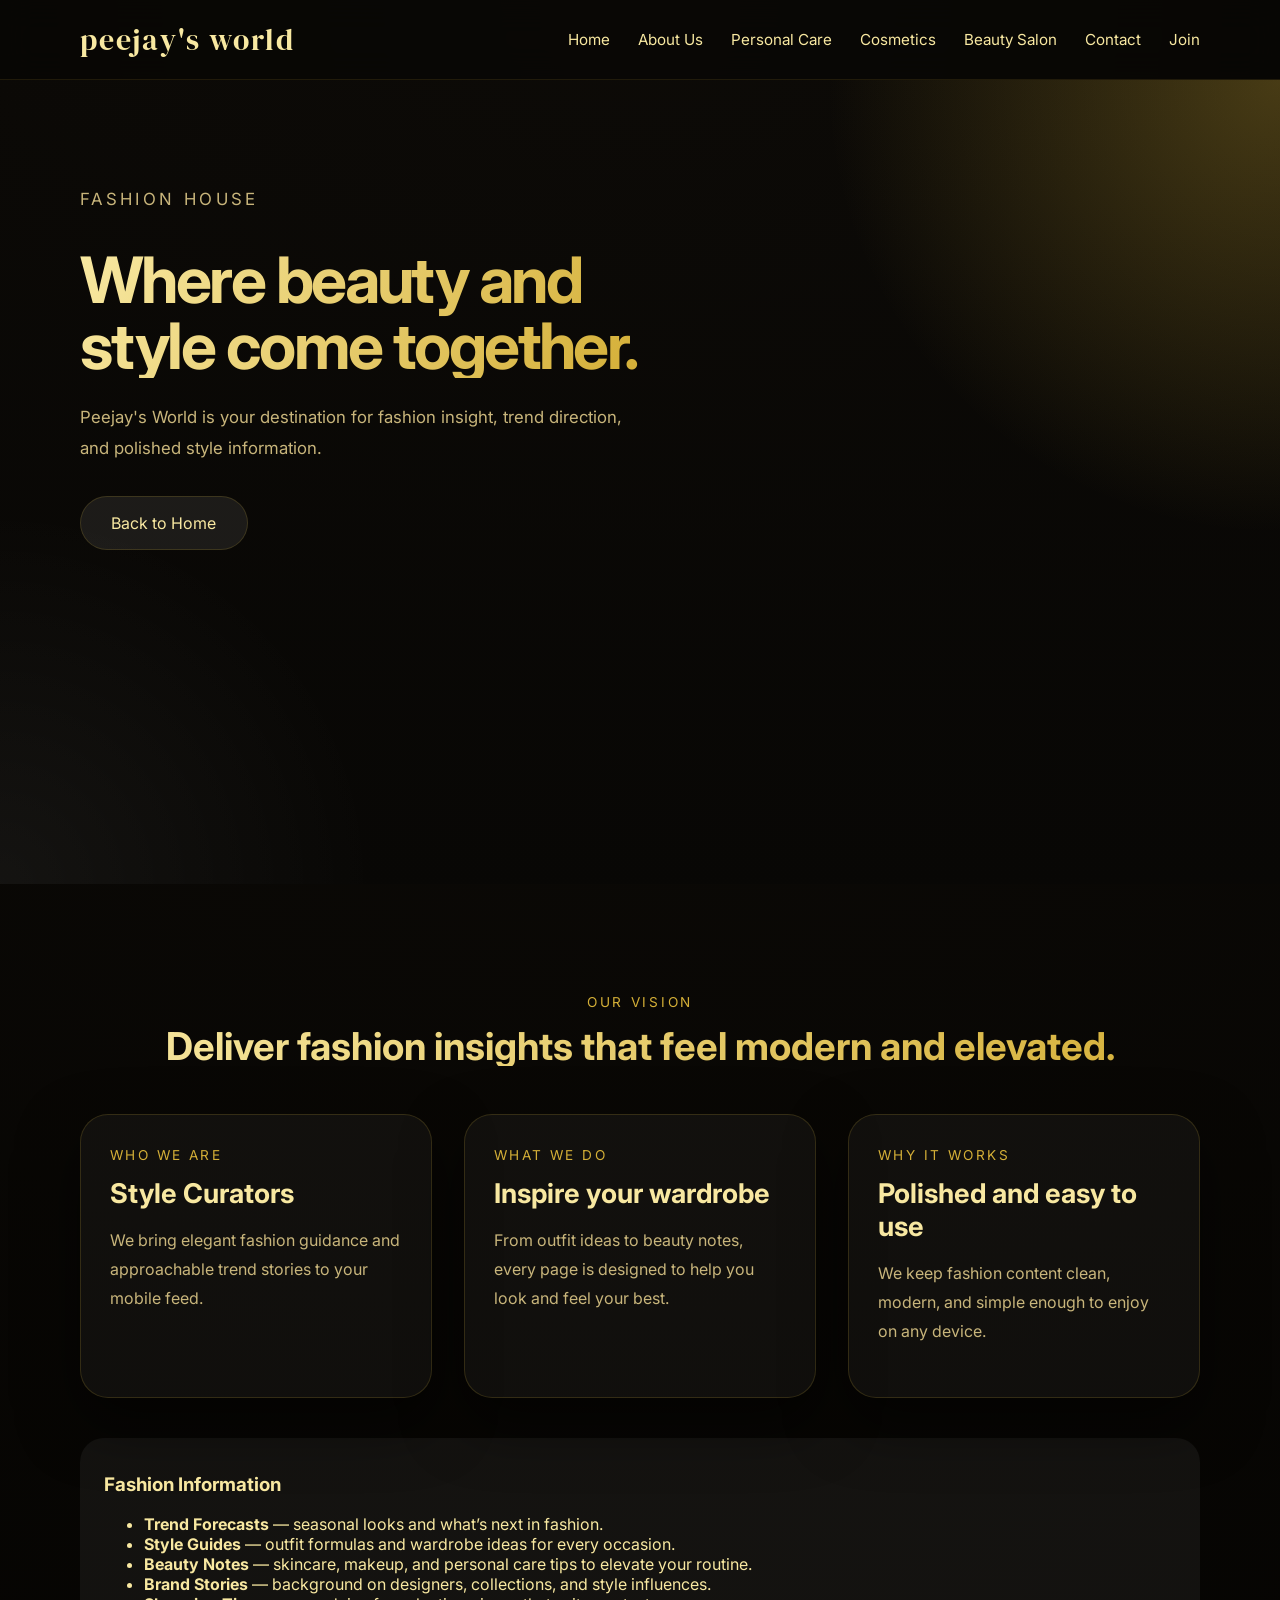
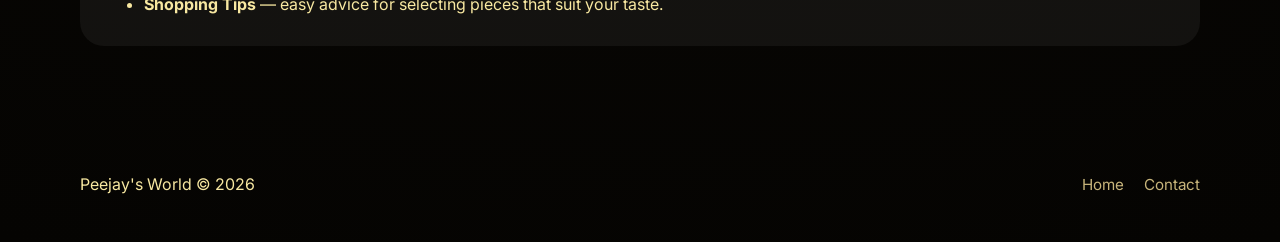
==== html/about.html @ c3596762 "first commit" ====
<!DOCTYPE html>
<html lang="en">
<head>
  <meta charset="UTF-8">
  <meta name="viewport" content="width=device-width, initial-scale=1.0">
  <title>Peejay's World - About Us</title>
  <link rel="preconnect" href="https://fonts.googleapis.com">
  <link rel="preconnect" href="https://fonts.gstatic.com" crossorigin>
  <link href="https://fonts.googleapis.com/css2?family=DM+Serif+Display&family=Inter:wght@300;400;500;600;700&display=swap" rel="stylesheet">
  <link rel="stylesheet" href="../css/style.css">
</head>
<body>
  <div class="page-shell">
    <header class="site-header">
      <div class="container header-inner">
        <a href="index.html" class="brand">peejay's world</a>
        <nav class="main-nav">
          <a href="index.html">Home</a>
          <a href="about.html">About Us</a>
          <a href="personal-care.html">Personal Care</a>
          <a href="cosmetics-store.html">Cosmetics</a>
          <a href="beauty-salon.html">Beauty Salon</a>
          <a href="contact.html">Contact</a>
          <a href="index.html#newsletter">Join</a>
        </nav>
      </div>
    </header>

    <section class="hero-section">
      <div class="hero-overlay"></div>
      <div class="container hero-content">
        <div class="hero-copy">
          <p class="eyebrow">Fashion House</p>
          <h1>Where beauty and style come together.</h1>
          <p>Peejay's World is your destination for fashion insight, trend direction, and polished style information.</p>
          <div class="hero-actions">
            <a href="index.html" class="btn btn-secondary">Back to Home</a>
          </div>
        </div>
      </div>
    </section>

    <main>
      <section class="section collections-section">
        <div class="container">
          <div class="section-heading">
            <p class="eyebrow">Our Vision</p>
            <h2>Deliver fashion insights that feel modern and elevated.</h2>
          </div>
          <div class="grid cards-grid">
            <article class="card product-card">
              <div class="card-body">
                <span>Who We Are</span>
                <h3>Style Curators</h3>
                <p>We bring elegant fashion guidance and approachable trend stories to your mobile feed.</p>
              </div>
            </article>
            <article class="card product-card">
              <div class="card-body">
                <span>What We Do</span>
                <h3>Inspire your wardrobe</h3>
                <p>From outfit ideas to beauty notes, every page is designed to help you look and feel your best.</p>
              </div>
            </article>
            <article class="card product-card">
              <div class="card-body">
                <span>Why It Works</span>
                <h3>Polished and easy to use</h3>
                <p>We keep fashion content clean, modern, and simple enough to enjoy on any device.</p>
              </div>
            </article>
          </div>
          <div class="info-list" style="margin-top:2.5rem; padding:1rem 1.5rem; background:rgba(255,255,255,0.05); border-radius:24px;">
            <h3>Fashion Information</h3>
            <ul>
              <li><strong>Trend Forecasts</strong> — seasonal looks and what’s next in fashion.</li>
              <li><strong>Style Guides</strong> — outfit formulas and wardrobe ideas for every occasion.</li>
              <li><strong>Beauty Notes</strong> — skincare, makeup, and personal care tips to elevate your routine.</li>
              <li><strong>Brand Stories</strong> — background on designers, collections, and style influences.</li>
              <li><strong>Shopping Tips</strong> — easy advice for selecting pieces that suit your taste.</li>
            </ul>
          </div>
        </div>
      </section>
    </main>

    <footer class="site-footer">
      <div class="container footer-inner">
        <p>Peejay's World © 2026</p>
        <div class="footer-links">
          <a href="index.html">Home</a>
          <a href="contact.html">Contact</a>
        </div>
      </div>
    </footer>
  </div>
</body>
</html>
---- css/style.css ----
:root {
  --bg: #0b0906;
  --surface: rgba(255, 255, 255, 0.04);
  --surface-soft: rgba(255, 255, 255, 0.06);
  --text: #f8e8a1;
  --gold: #d4af37;
  --muted: #c8b57b;
  --primary: #d4af37;
  --primary-dark: #a8842d;
  --accent: #f4e5a7;
  --border: rgba(212, 175, 55, 0.18);
  --shadow: 0 24px 60px rgba(0, 0, 0, 0.55);
  --radius: 28px;
}

* {
  box-sizing: border-box;
}

html {
  scroll-behavior: smooth;
}

body {
  margin: 0;
  font-family: 'Inter', sans-serif;
  color: var(--text);
  background: radial-gradient(circle at top, #1c1812 0%, #0b0906 35%, #050402 100%);
}

img {
  max-width: 100%;
  display: block;
}

a {
  color: inherit;
  text-decoration: none;
}

button,
input {
  font: inherit;
}

.container {
  width: min(1120px, calc(100% - 2rem));
  margin: 0 auto;
}

.site-header {
  position: sticky;
  top: 0;
  z-index: 10;
  backdrop-filter: blur(16px);
  background: rgba(8, 7, 5, 0.92);
  border-bottom: 1px solid rgba(212, 175, 55, 0.12);
}

.header-inner {
  display: flex;
  align-items: center;
  justify-content: space-between;
  gap: 2rem;
  padding: 1.2rem 0;
}

.brand {
  font-family: 'DM Serif Display', serif;
  font-size: 1.9rem;
  letter-spacing: 0.06em;
}

.main-nav {
  display: flex;
  gap: 1.75rem;
  flex-wrap: wrap;
}

.main-nav a {
  color: var(--text);
  font-size: 0.95rem;
  transition: color 0.25s ease;
}

.main-nav a:hover {
  color: var(--gold);
}

.hero-section {
  position: relative;
  min-height: calc(100vh - 96px);
  overflow: hidden;
}

.hero-overlay {
  position: absolute;
  inset: 0;
  background: radial-gradient(circle at top right, rgba(212, 175, 55, 0.3), transparent 30%),
              radial-gradient(circle at bottom left, rgba(255, 255, 255, 0.05), transparent 25%),
              linear-gradient(180deg, rgba(11, 9, 6, 0.92), rgba(8, 7, 5, 0.96));
}

.hero-content {
  position: relative;
  display: grid;
  grid-template-columns: 1.2fr 0.8fr;
  align-items: center;
  gap: 3rem;
  min-height: 100%;
  padding: 5rem 0;
}

.hero-copy {
  max-width: 560px;
}

.eyebrow {
  font-size: 0.85rem;
  letter-spacing: 0.2em;
  text-transform: uppercase;
  color: var(--gold);
  margin-bottom: 1rem;
}

.hero-copy h1,
.section-heading h2,
.site-footer p {
  margin: 0;
}

.hero-copy h1 {
  font-size: clamp(3rem, 5vw, 4.5rem);
  line-height: 1.02;
  letter-spacing: -0.04em;
  background: linear-gradient(120deg, var(--text), var(--gold));
  -webkit-background-clip: text;
  color: transparent;
}

.section-heading h2 {
  font-size: clamp(2.4rem, 3vw, 3.2rem);
  line-height: 1.05;
  background: linear-gradient(120deg, var(--text), var(--gold));
  -webkit-background-clip: text;
  color: transparent;
}

.hero-copy p {
  max-width: 34rem;
  margin: 1.5rem 0 2rem;
  color: var(--muted);
  font-size: 1.05rem;
  line-height: 1.85;
}

.hero-actions {
  display: flex;
  flex-wrap: wrap;
  gap: 1rem;
}

.btn {
  display: inline-flex;
  align-items: center;
  justify-content: center;
  padding: 1rem 1.9rem;
  border-radius: 999px;
  border: 1px solid transparent;
  cursor: pointer;
  transition: transform 0.3s ease, box-shadow 0.3s ease, background 0.3s ease;
}

.btn:hover {
  transform: translateY(-3px);
}

.btn-primary {
  background: linear-gradient(135deg, var(--primary), #b9983c);
  color: #0b0906;
  box-shadow: 0 16px 40px rgba(212, 175, 55, 0.28);
}

.btn-secondary {
  background: rgba(255,255,255,0.08);
  color: var(--text);
  border-color: rgba(212, 175, 55, 0.18);
}

.hero-badge {
  display: grid;
  place-items: center;
}

.badge-card {
  padding: 2rem;
  border-radius: 32px;
  background: rgba(255, 255, 255, 0.06);
  border: 1px solid rgba(212, 175, 55, 0.12);
  box-shadow: var(--shadow);
  max-width: 360px;
}

.badge-card span {
  font-size: 0.85rem;
  letter-spacing: 0.18em;
  text-transform: uppercase;
  color: var(--gold);
}

.badge-card strong {
  display: block;
  margin: 1rem 0 0.8rem;
  font-size: 1.6rem;
  color: var(--text);
}

.badge-card p {
  color: var(--muted);
  line-height: 1.8;
}

.section {
  padding: 6rem 0;
}

.section-heading {
  text-align: center;
  margin-bottom: 3rem;
}

.section-heading h2 {
  font-size: clamp(2.4rem, 3vw, 3.2rem);
  line-height: 1.05;
}

.cards-grid,
.testimonial-grid {
  display: grid;
  gap: 2rem;
}

.cards-grid {
  grid-template-columns: repeat(3, minmax(0, 1fr));
}

.card {
  background: var(--surface);
  border-radius: var(--radius);
  overflow: hidden;
  border: 1px solid var(--border);
  box-shadow: var(--shadow);
  transition: transform 0.35s ease, box-shadow 0.35s ease;
}

.card:hover {
  transform: translateY(-10px);
  box-shadow: 0 28px 72px rgba(38,28,20,0.14);
}

.product-card img {
  width: 100%;
  height: 280px;
  object-fit: cover;
}

.card-body {
  padding: 1.8rem;
}

.card-body span {
  display: inline-block;
  margin-bottom: 0.9rem;
  color: var(--primary);
  font-size: 0.85rem;
  letter-spacing: 0.18em;
  text-transform: uppercase;
}

.card-body h3 {
  font-size: 1.7rem;
  margin: 0 0 1rem;
}

.card-body p {
  margin: 0 0 1.4rem;
  color: var(--muted);
  line-height: 1.8;
}

.text-link {
  color: var(--gold);
  font-weight: 600;
}

.craft-section {
  background: var(--surface-soft);
}

.craft-grid {
  display: grid;
  grid-template-columns: 1.1fr 0.9fr;
  gap: 2.5rem;
  align-items: center;
}

.craft-copy p {
  color: var(--muted);
  max-width: 45rem;
  line-height: 1.85;
}

.feature-list {
  display: grid;
  gap: 1.2rem;
  margin-top: 2.5rem;
}

.feature-list div {
  background: #fff;
  border-radius: 20px;
  padding: 1.3rem 1.4rem;
  border: 1px solid rgba(26,26,26,0.06);
}

.feature-list strong {
  display: block;
  margin-bottom: 0.55rem;
}

.craft-image img {
  width: 100%;
  border-radius: 32px;
  box-shadow: var(--shadow);
}

.testimonial-grid {
  grid-template-columns: repeat(2, minmax(0, 1fr));
}

.testimonial-card {
  padding: 2rem;
  border-radius: 32px;
  background: var(--surface);
  border: 1px solid var(--border);
  box-shadow: var(--shadow);
}

.testimonial-card p {
  font-size: 1.05rem;
  line-height: 1.9;
  margin-bottom: 1.5rem;
  color: var(--text);
}

.testimonial-card footer {
  font-weight: 600;
  color: var(--muted);
}

.newsletter-section {
  padding: 4.5rem 0;
}

.newsletter-card {
  display: flex;
  justify-content: space-between;
  align-items: center;
  gap: 2rem;
  padding: 2.5rem 2.2rem;
  border-radius: 32px;
  background: #fff;
  border: 1px solid rgba(26, 26, 26, 0.06);
  box-shadow: var(--shadow);
  flex-wrap: wrap;
}

.newsletter-card h2 {
  font-size: clamp(2rem, 2.5vw, 2.6rem);
  margin: 0.35rem 0 0;
}

.newsletter-form {
  display: flex;
  gap: 1rem;
  flex-wrap: wrap;
  width: min(100%, 540px);
}

.newsletter-form input {
  flex: 1;
  min-width: 220px;
  padding: 1rem 1.2rem;
  border-radius: 999px;
  border: 1px solid rgba(26,26,26,0.12);
  outline: none;
}

.newsletter-form button {
  min-width: 170px;
}

.page-form {
  display: grid;
  gap: 1rem;
}

.page-form label {
  display: block;
  margin-bottom: 0.35rem;
  font-weight: 600;
  color: var(--text);
}

.page-form input,
.page-form textarea,
.page-form select {
  width: 100%;
  padding: 1rem 1.2rem;
  border-radius: 18px;
  border: 1px solid rgba(255, 255, 255, 0.18);
  background: rgba(255, 255, 255, 0.06);
  color: var(--text);
  outline: none;
}

.page-form textarea {
  min-height: 180px;
  resize: vertical;
}

.page-form .form-success {
  margin-top: 1rem;
  color: var(--gold);
  font-weight: 700;
}

.site-footer {
  padding: 2rem 0 3rem;
}

.footer-inner {
  display: flex;
  justify-content: space-between;
  align-items: center;
  gap: 1rem;
}

.footer-links {
  display: flex;
  gap: 1.25rem;
  flex-wrap: wrap;
}

.footer-links a {
  color: var(--muted);
  font-size: 0.95rem;
}

@media (max-width: 1080px) {
  .hero-content,
  .craft-grid {
    grid-template-columns: 1fr;
  }

  .hero-section {
    min-height: auto;
    padding: 4rem 0 2rem;
  }
}

@media (max-width: 820px) {
  .cards-grid,
  .testimonial-grid {
    grid-template-columns: 1fr;
  }

  .hero-copy h1 {
    font-size: clamp(2.5rem, 8vw, 3.5rem);
  }

  .header-inner {
    flex-direction: column;
    align-items: flex-start;
  }

  .main-nav {
    width: 100%;
    justify-content: space-between;
  }
}

@media (max-width: 600px) {
  .hero-content {
    gap: 2rem;
  }

  .main-nav {
    flex-direction: column;
    align-items: stretch;
    gap: 0.9rem;
  }

  .main-nav a {
    display: block;
    padding: 0.75rem 0;
    border-top: 1px solid rgba(212, 175, 55, 0.12);
  }

  .main-nav a:first-child {
    border-top: none;
  }

  .btn {
    width: 100%;
  }

  .newsletter-card {
    flex-direction: column;
    align-items: stretch;
  }

  .footer-inner {
    flex-direction: column;
    align-items: flex-start;
  }
}
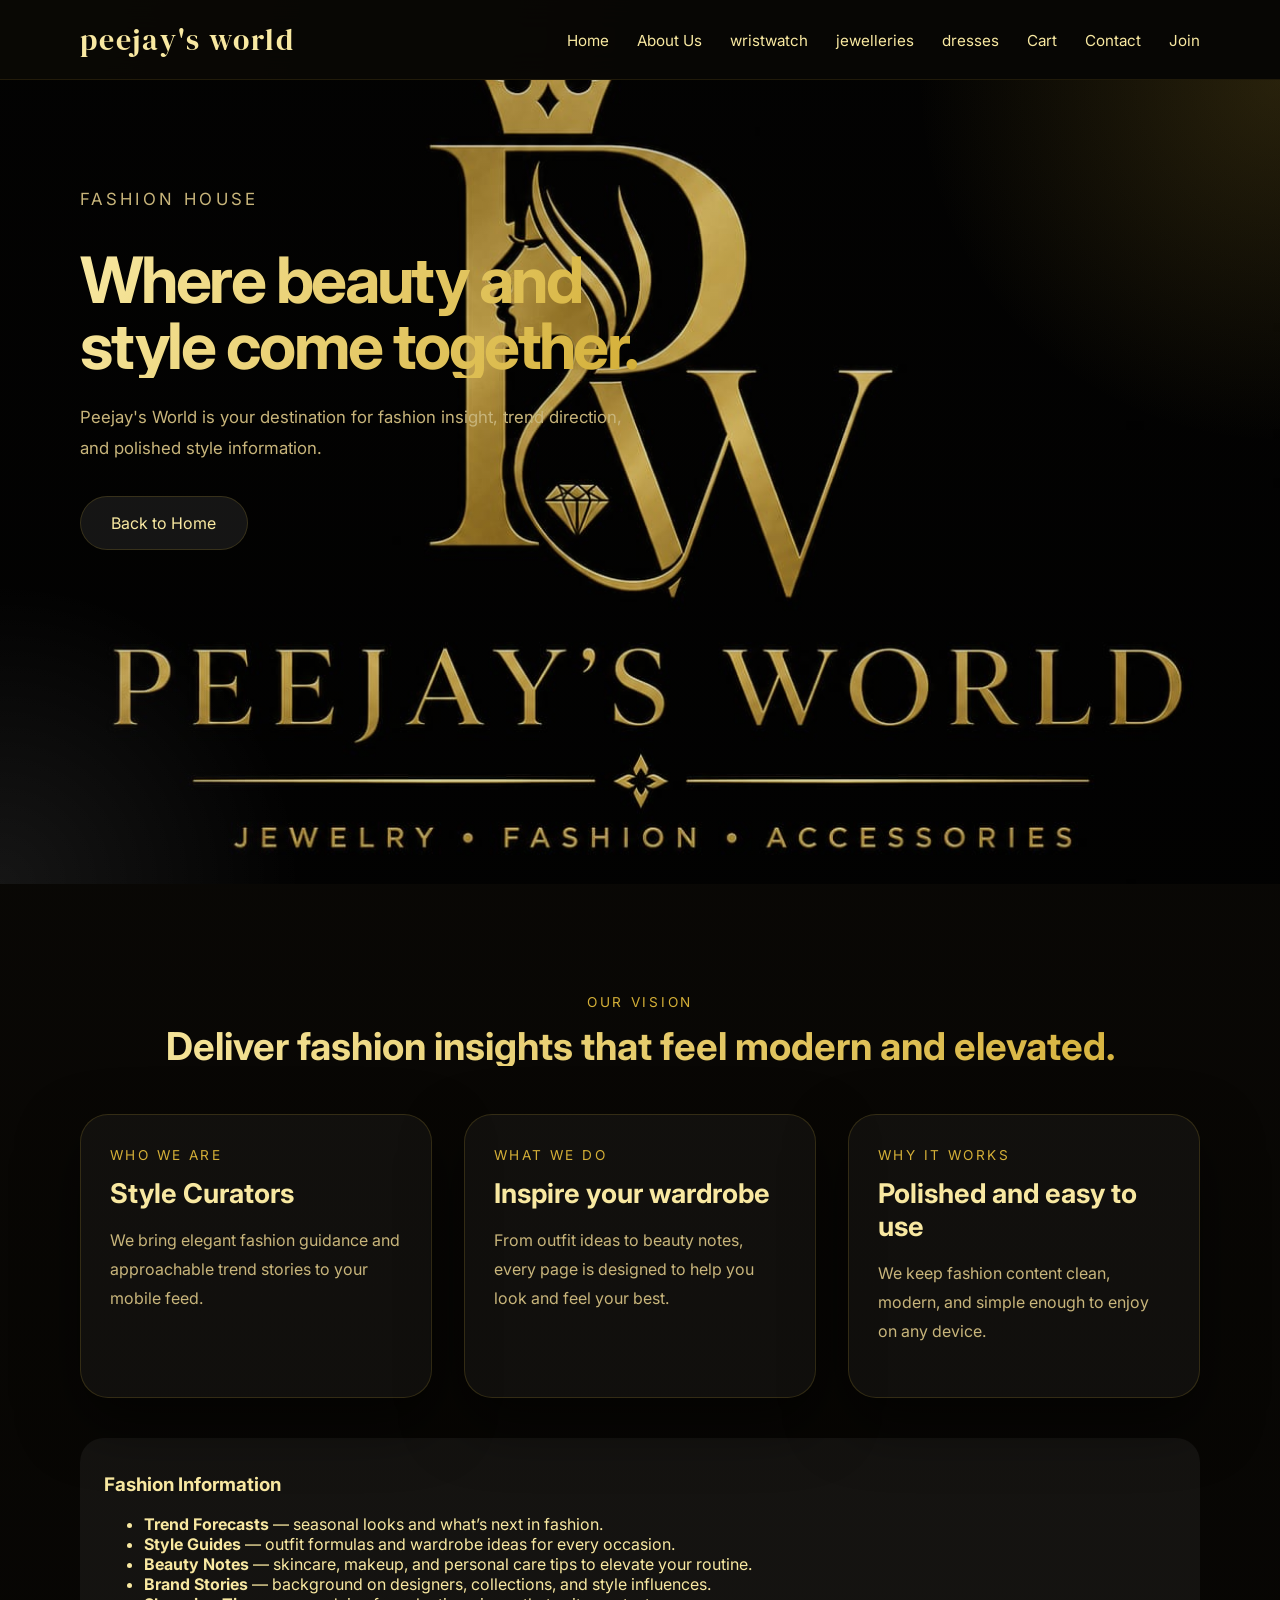
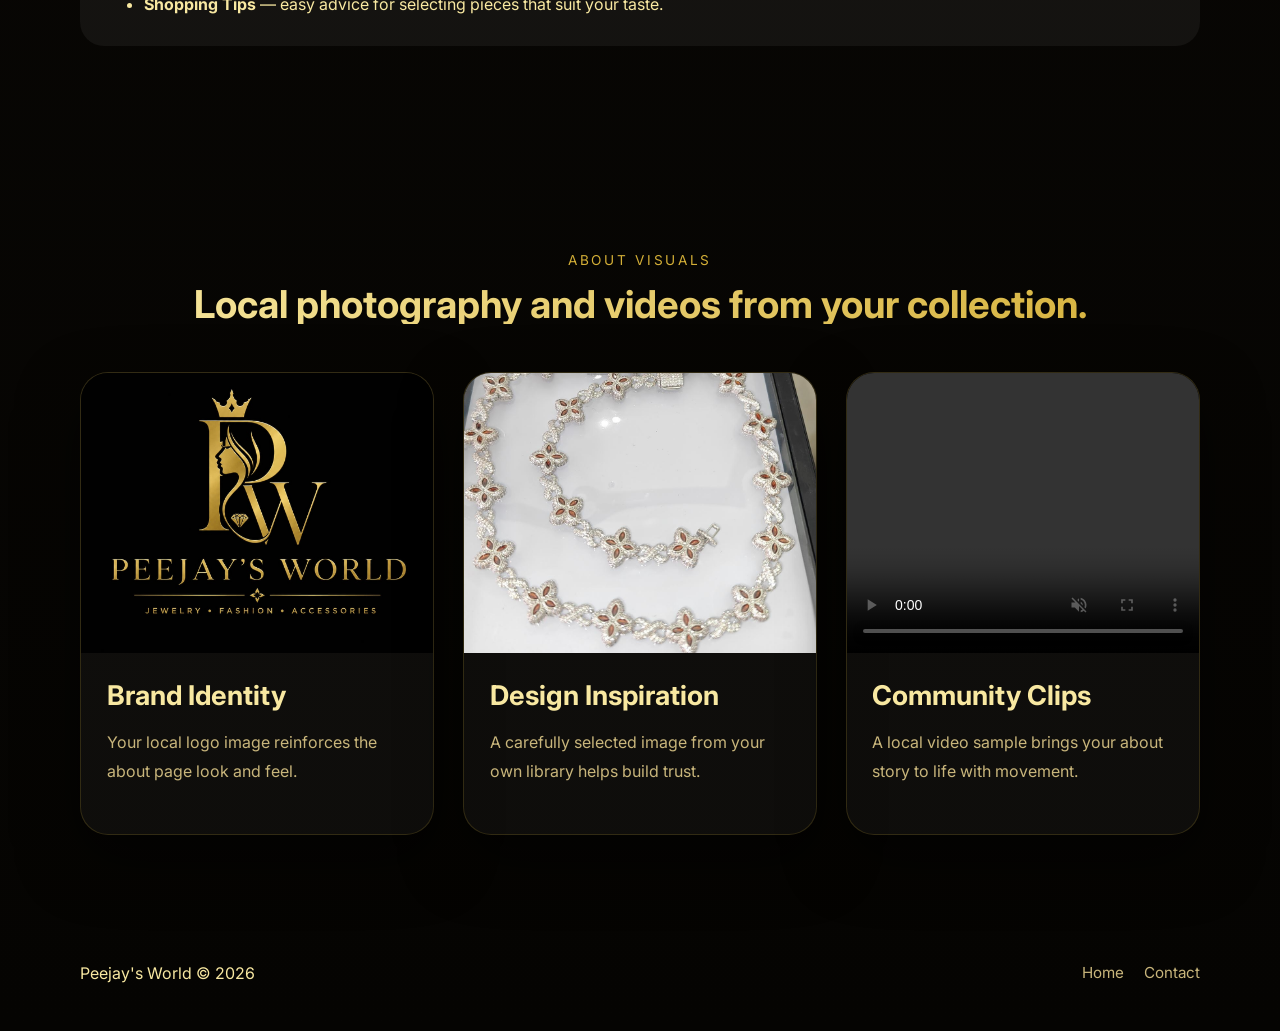
==== commit f30cc68d: "Frontend updated" ====
--- a/html/about.html
+++ b/html/about.html
@@ -15,19 +15,23 @@
       <div class="container header-inner">
         <a href="index.html" class="brand">peejay's world</a>
         <nav class="main-nav">
-          <a href="index.html">Home</a>
-          <a href="about.html">About Us</a>
-          <a href="personal-care.html">Personal Care</a>
-          <a href="cosmetics-store.html">Cosmetics</a>
-          <a href="beauty-salon.html">Beauty Salon</a>
-          <a href="contact.html">Contact</a>
-          <a href="index.html#newsletter">Join</a>
+           <button class="nav-toggle" aria-expanded="false" aria-controls="site-navigation" onclick="this.setAttribute('aria-expanded', this.getAttribute('aria-expanded')==='true'?'false':'true'); this.nextElementSibling.classList.toggle('open');">Menu</button>
+           <ul id="site-navigation" class="main-nav-list">
+            <li><a href="index.html">Home</a></li>
+            <li><a href="about.html">About Us</a></li>
+            <li><a href="wristwatch.html">wristwatch</a></li>
+            <li><a href="jewelleries.html">jewelleries</a></li>
+            <li><a href="dresses.html">dresses</a></li>
+            <li><a href="cart.html">Cart</a></li>
+            <li><a href="contact.html">Contact</a></li>
+            <li><a href="index.html#newsletter">Join</a></li>
+           </ul>
         </nav>
       </div>
     </header>
 
     <section class="hero-section">
-      <div class="hero-overlay"></div>
+      <div class="hero-overlay"></div>  
       <div class="container hero-content">
         <div class="hero-copy">
           <p class="eyebrow">Fashion House</p>
@@ -82,6 +86,40 @@
           </div>
         </div>
       </section>
+      <section class="section media-section">
+        <div class="container">
+          <div class="section-heading">
+            <p class="eyebrow">About Visuals</p>
+            <h2>Local photography and videos from your collection.</h2>
+          </div>
+          <div class="media-grid">
+            <article class="media-card">
+              <img src="../pj%20pic/logo%20oo1.jpeg" alt="Peejay logo image" loading="lazy">
+              <div class="card-body">
+                <h3>Brand Identity</h3>
+                <p>Your local logo image reinforces the about page look and feel.</p>
+              </div>
+            </article>
+            <article class="media-card">
+              <img src="../pj%20pic/WhatsApp%20Image%202026-06-21%20at%2011.11.32%20AM.jpeg" alt="Fashion inspiration image" loading="lazy">
+              <div class="card-body">
+                <h3>Design Inspiration</h3>
+                <p>A carefully selected image from your own library helps build trust.</p>
+              </div>
+            </article>
+            <article class="media-card">
+              <video controls muted playsinline preload="metadata" class="media-video">
+                <source src="../pj%20pic/WhatsApp%20Video%202026-08-04%20at%2010.43.21%20AM.mp4" type="video/mp4">
+                Your browser does not support video playback.
+              </video>
+              <div class="card-body">
+                <h3>Community Clips</h3>
+                <p>A local video sample brings your about story to life with movement.</p>
+              </div>
+            </article>
+          </div>
+        </div>
+      </section>
     </main>
 
     <footer class="site-footer">
@@ -94,5 +132,29 @@
       </div>
     </footer>
   </div>
-</body>
-</html>
+    <script>
+      (function(){
+        function closeAll(){
+          document.querySelectorAll('.main-nav-list.open').forEach(function(list){
+            list.classList.remove('open');
+            const btn = list.parentElement && list.parentElement.querySelector('.nav-toggle');
+            if(btn) btn.setAttribute('aria-expanded','false');
+          });
+        }
+        document.querySelectorAll('.main-nav').forEach(function(nav){
+          const toggle = nav.querySelector('.nav-toggle');
+          const list = nav.querySelector('.main-nav-list');
+          if(!toggle||!list) return;
+          toggle.addEventListener('click', function(e){
+            const open = list.classList.toggle('open');
+            toggle.setAttribute('aria-expanded', open? 'true':'false');
+            e.stopPropagation();
+          });
+          list.addEventListener('click', function(e){ e.stopPropagation(); });
+        });
+        document.addEventListener('click', closeAll);
+        document.addEventListener('keydown', function(e){ if(e.key==='Escape') closeAll(); });
+      })();
+    </script>
+  </body>
+  </html>
--- a/css/style.css
+++ b/css/style.css
@@ -77,6 +77,70 @@
   flex-wrap: wrap;
 }
 
+/* Collapsible list-based navigation */
+.main-nav {
+  position: relative;
+  align-items: center;
+}
+
+.nav-toggle {
+  display: none;
+  background: rgba(255,255,255,0.04);
+  color: var(--text);
+  border: 1px solid rgba(212, 175, 55, 0.12);
+  padding: 0.5rem 0.9rem;
+  border-radius: 12px;
+  cursor: pointer;
+}
+
+.main-nav-list {
+  list-style: none;
+  margin: 0;
+  padding: 0;
+  display: flex;
+  gap: 1.75rem;
+  align-items: center;
+}
+
+.main-nav-list li a {
+  color: inherit;
+}
+
+@media (max-width: 820px) {
+  .nav-toggle {
+    display: inline-flex;
+    align-items: center;
+    justify-content: center;
+  }
+
+  .main-nav-list {
+    display: none;
+    position: absolute;
+    right: 1rem;
+    top: calc(100% + 0.6rem);
+    background: var(--surface);
+    border: 1px solid var(--border);
+    padding: 0.75rem;
+    border-radius: 12px;
+    box-shadow: var(--shadow);
+    flex-direction: column;
+    min-width: 180px;
+    z-index: 40;
+  }
+
+  .main-nav-list.open {
+    display: flex;
+  }
+
+  .main-nav-list li {
+    padding: 0.45rem 0.25rem;
+  }
+
+  .main-nav-list li + li {
+    border-top: 1px solid rgba(212,175,55,0.06);
+  }
+}
+
 .main-nav a {
   color: var(--text);
   font-size: 0.95rem;
@@ -91,14 +155,18 @@
   position: relative;
   min-height: calc(100vh - 96px);
   overflow: hidden;
+  background-image: url("../pj%20pic/logo%20oo1.jpeg");
+  background-position: center;
+  background-size: cover;
+  background-repeat: no-repeat;
 }
 
 .hero-overlay {
   position: absolute;
   inset: 0;
-  background: radial-gradient(circle at top right, rgba(212, 175, 55, 0.3), transparent 30%),
-              radial-gradient(circle at bottom left, rgba(255, 255, 255, 0.05), transparent 25%),
-              linear-gradient(180deg, rgba(11, 9, 6, 0.92), rgba(8, 7, 5, 0.96));
+  background: radial-gradient(circle at top right, rgba(212, 175, 55, 0.18), transparent 24%),
+              radial-gradient(circle at bottom left, rgba(255, 255, 255, 0.08), transparent 20%),
+              linear-gradient(180deg, rgba(11, 9, 6, 0.18), rgba(8, 7, 5, 0.12));
 }
 
 .hero-content {
@@ -109,6 +177,20 @@
   gap: 3rem;
   min-height: 100%;
   padding: 5rem 0;
+  opacity: 0;
+  transform: translateY(28px);
+  animation: fadeInUp 0.9s ease-out 0.2s both;
+}
+
+@keyframes fadeInUp {
+  from {
+    opacity: 0;
+    transform: translateY(28px);
+  }
+  to {
+    opacity: 1;
+    transform: translateY(0);
+  }
 }
 
 .hero-copy {
@@ -244,6 +326,144 @@
   grid-template-columns: repeat(3, minmax(0, 1fr));
 }
 
+.media-grid {
+  display: grid;
+  gap: 1.8rem;
+  grid-template-columns: repeat(3, minmax(0, 1fr));
+  margin-top: 2rem;
+}
+
+.media-card {
+  background: var(--surface);
+  border-radius: var(--radius);
+  overflow: hidden;
+  border: 1px solid var(--border);
+  box-shadow: var(--shadow);
+}
+
+.media-card img,
+.media-card video {
+  width: 100%;
+  display: block;
+  height: 280px;
+  object-fit: cover;
+}
+
+.media-card .card-body {
+  padding: 1.6rem;
+}
+
+.media-card h3 {
+  margin: 0 0 0.8rem;
+  font-size: 1.35rem;
+}
+
+.media-card p {
+  margin: 0;
+  color: var(--muted);
+  line-height: 1.75;
+}
+
+.media-video {
+  background: #000;
+}
+
+.search-bar {
+  display: flex;
+  justify-content: center;
+  margin-bottom: 1.75rem;
+}
+
+.search-input {
+  width: min(560px, 100%);
+  padding: 1rem 1.25rem;
+  border-radius: 999px;
+  border: 1px solid rgba(212, 175, 55, 0.18);
+  background: rgba(255, 255, 255, 0.08);
+  color: var(--text);
+  outline: none;
+}
+
+.search-input::placeholder {
+  color: rgba(248, 232, 161, 0.6);
+}
+
+.market-status {
+  color: var(--muted);
+  font-size: 0.95rem;
+  margin-bottom: 1.5rem;
+  text-align: center;
+}
+
+.filter-controls {
+  display: flex;
+  flex-wrap: wrap;
+  gap: 0.75rem;
+  margin-bottom: 2rem;
+  justify-content: center;
+}
+
+.filter-button {
+  background: rgba(255, 255, 255, 0.08);
+  color: var(--text);
+  border: 1px solid transparent;
+  padding: 0.95rem 1.4rem;
+  border-radius: 999px;
+  cursor: pointer;
+  transition: background 0.25s ease, border-color 0.25s ease, color 0.25s ease;
+}
+
+.filter-button:hover,
+.filter-button.active {
+  background: rgba(212, 175, 55, 0.14);
+  border-color: rgba(212, 175, 55, 0.25);
+  color: #fff;
+}
+
+.product-header {
+  display: flex;
+  justify-content: space-between;
+  gap: 1rem;
+  align-items: center;
+  margin-bottom: 0.85rem;
+}
+
+.badge {
+  padding: 0.4rem 0.75rem;
+  border-radius: 999px;
+  font-size: 0.75rem;
+  letter-spacing: 0.08em;
+  text-transform: uppercase;
+  background: rgba(212, 175, 55, 0.12);
+  color: var(--gold);
+}
+
+.product-actions {
+  display: flex;
+  justify-content: space-between;
+  gap: 0.75rem;
+  flex-wrap: wrap;
+}
+
+.product-actions .btn {
+  flex: 1 1 140px;
+}
+
+.product-price {
+  margin: 0.85rem 0 1rem;
+  font-size: 1.1rem;
+  font-weight: 700;
+  color: var(--gold);
+}
+
+.filter-card {
+  transition: opacity 0.25s ease, transform 0.25s ease;
+}
+
+.filter-card.hidden {
+  display: none;
+}
+
 .card {
   background: var(--surface);
   border-radius: var(--radius);
@@ -291,6 +511,13 @@
 .text-link {
   color: var(--gold);
   font-weight: 600;
+}
+
+.product-price {
+  margin: 0.75rem 0 0;
+  font-size: 1.05rem;
+  font-weight: 700;
+  color: var(--gold);
 }
 
 .craft-section {
@@ -435,6 +662,128 @@
   font-weight: 700;
 }
 
+.page-shell {
+  min-height: 100vh;
+  background: radial-gradient(circle at top left, rgba(212, 175, 55, 0.12), transparent 22%),
+              linear-gradient(180deg, rgba(11, 9, 6, 0.95), #050402 100%);
+}
+
+.login-page,
+.order-page {
+  display: grid;
+  place-items: center;
+  min-height: calc(100vh - 132px);
+  padding: 4rem 0 2rem;
+}
+
+.form-section,
+.order-section {
+  width: min(520px, 100%);
+  margin: 0 auto;
+  padding: 3rem;
+  border-radius: 32px;
+  background: rgba(255, 255, 255, 0.06);
+  border: 1px solid rgba(212, 175, 55, 0.14);
+  box-shadow: var(--shadow);
+}
+
+.form-section h1,
+.order-section h1 {
+  margin: 0 0 1.5rem;
+  font-size: clamp(2rem, 3vw, 2.7rem);
+  color: var(--text);
+}
+
+.page-form label {
+  color: var(--text);
+}
+
+.form-section input,
+.page-form input {
+  width: 100%;
+}
+
+.form-section button,
+.order-section button {
+  margin-top: 1.75rem;
+  width: 100%;
+}
+
+.order-section p {
+  color: var(--muted);
+  line-height: 1.9;
+}
+
+.order-card {
+  margin: 2rem 0;
+  padding: 1.8rem;
+  border-radius: 28px;
+  background: rgba(255, 255, 255, 0.08);
+  border: 1px solid rgba(212, 175, 55, 0.12);
+}
+
+.table-responsive {
+  overflow-x: auto;
+}
+
+.cart-table {
+  width: 100%;
+  border-collapse: collapse;
+  margin-bottom: 1.5rem;
+}
+
+.cart-table th,
+.cart-table td {
+  padding: 0.95rem 1rem;
+  border: 1px solid rgba(212, 175, 55, 0.12);
+  text-align: left;
+}
+
+.cart-table th {
+  color: var(--gold);
+  font-weight: 700;
+}
+
+.cart-table td {
+  color: var(--text);
+}
+
+.cart-summary {
+  display: grid;
+  gap: 0.75rem;
+}
+
+.summary-item {
+  display: flex;
+  justify-content: space-between;
+  padding: 1rem 1.2rem;
+  border-radius: 20px;
+  background: rgba(255, 255, 255, 0.05);
+  border: 1px solid rgba(212, 175, 55, 0.12);
+}
+
+.cart-actions {
+  display: flex;
+  gap: 1rem;
+  flex-wrap: wrap;
+  margin-top: 1.5rem;
+}
+
+.cart-actions .btn {
+  flex: 1 1 180px;
+}
+
+.order-card p {
+  margin: 0;
+  color: var(--text);
+}
+
+.page-footer-message {
+  margin-top: 1.5rem;
+  color: var(--muted);
+  font-size: 0.95rem;
+}
+
 .site-footer {
   padding: 2rem 0 3rem;
 }
@@ -467,16 +816,25 @@
     min-height: auto;
     padding: 4rem 0 2rem;
   }
+
+  .section {
+    padding: 4rem 0;
+  }
 }
 
 @media (max-width: 820px) {
   .cards-grid,
-  .testimonial-grid {
+  .testimonial-grid,
+  .media-grid {
     grid-template-columns: 1fr;
   }
 
   .hero-copy h1 {
     font-size: clamp(2.5rem, 8vw, 3.5rem);
+  }
+
+  .hero-copy p {
+    margin: 1.25rem 0 1.75rem;
   }
 
   .header-inner {
@@ -488,17 +846,35 @@
     width: 100%;
     justify-content: space-between;
   }
+
+  .filter-controls {
+    justify-content: center;
+  }
+
+  .filter-button {
+    flex: 1 1 45%;
+    min-width: 140px;
+  }
 }
 
 @media (max-width: 600px) {
   .hero-content {
     gap: 2rem;
+    padding: 3rem 0 2rem;
+  }
+
+  .hero-copy h1 {
+    font-size: clamp(2.2rem, 8vw, 3rem);
+  }
+
+  .hero-copy p {
+    font-size: 1rem;
   }
 
   .main-nav {
     flex-direction: column;
     align-items: stretch;
-    gap: 0.9rem;
+    gap: 0.6rem;
   }
 
   .main-nav a {
@@ -515,14 +891,31 @@
     width: 100%;
   }
 
-  .newsletter-card {
+  .filter-button {
+    width: 100%;
+  }
+
+  .newsletter-card,
+  .footer-inner {
     flex-direction: column;
     align-items: stretch;
   }
 
-  .footer-inner {
-    flex-direction: column;
-    align-items: flex-start;
-  }
-}
-
+  .footer-links {
+    width: 100%;
+    justify-content: flex-start;
+  }
+
+  .section-heading {
+    text-align: left;
+  }
+
+  .card-body {
+    padding: 1.4rem;
+  }
+
+  .product-card img {
+    height: 220px;
+  }
+}
+
